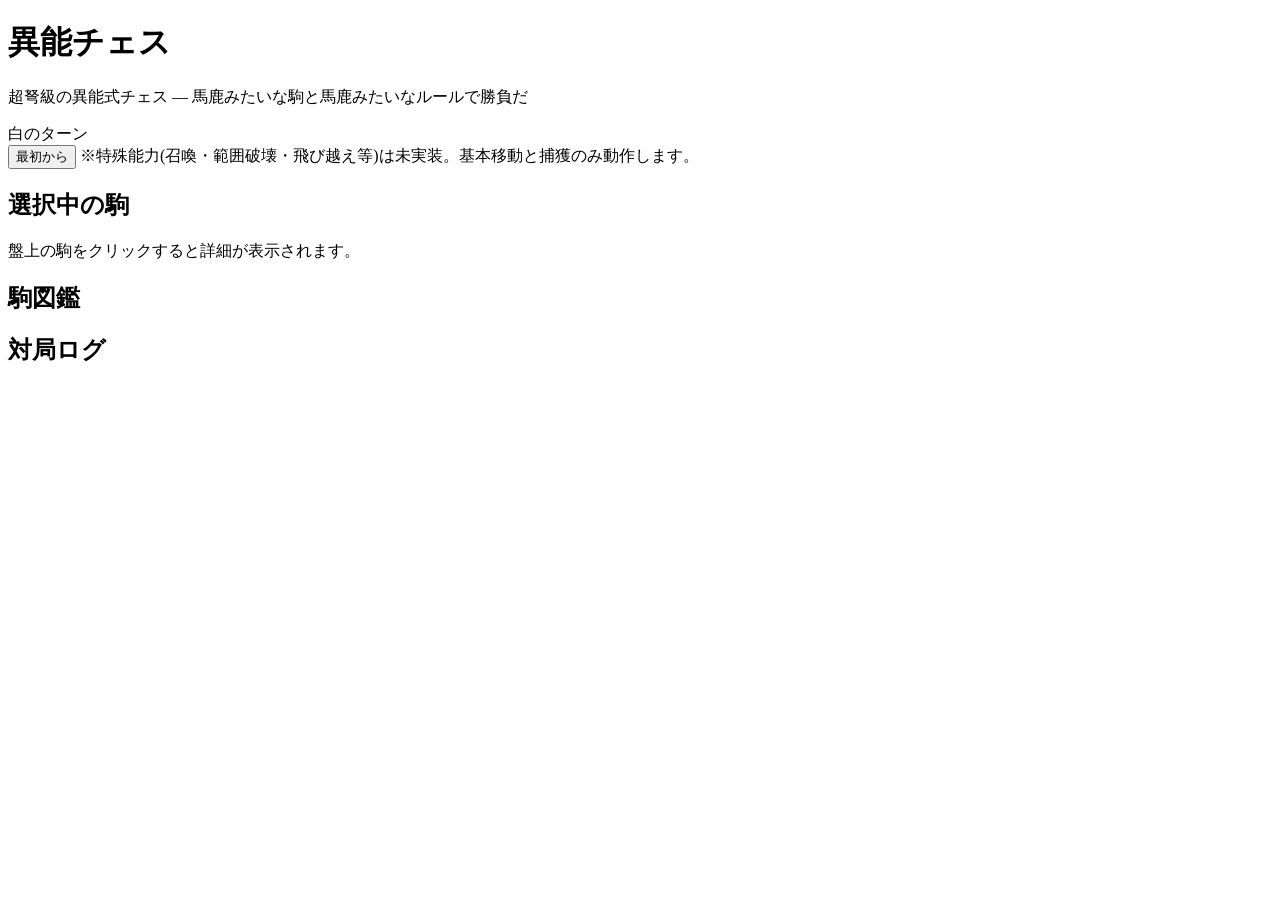
==== index.html @ 90fe97fe "Add files via upload" ====
<!DOCTYPE html>
<html lang="ja">
<head>
<meta charset="UTF-8">
<meta name="viewport" content="width=device-width, initial-scale=1.0">
<title>異能チェス</title>
<link rel="preconnect" href="https://fonts.googleapis.com">
<link rel="preconnect" href="https://fonts.gstatic.com" crossorigin>
<link href="https://fonts.googleapis.com/css2?family=Shippori+Mincho:wght@500;700&family=Zen+Kaku+Gothic+New:wght@400;500;700&display=swap" rel="stylesheet">
<link rel="stylesheet" href="css/style.css">
</head>
<body>
  <div class="app">
    <header class="app-header">
      <h1 class="title">異能チェス</h1>
      <p class="subtitle">超弩級の異能式チェス — 馬鹿みたいな駒と馬鹿みたいなルールで勝負だ</p>
    </header>

    <main class="layout">
      <section class="board-area">
        <div class="turn-banner" id="turnBanner">
          <span class="turn-dot" id="turnDot"></span>
          <span id="turnText">白のターン</span>
        </div>

        <div class="board-wrap">
          <div class="rank-labels" id="rankLabels"></div>
          <div class="board" id="board"></div>
        </div>
        <div class="file-labels" id="fileLabels"></div>

        <div class="board-controls">
          <button id="resetBtn" class="btn">最初から</button>
          <span class="note">※特殊能力(召喚・範囲破壊・飛び越え等)は未実装。基本移動と捕獲のみ動作します。</span>
        </div>
      </section>

      <aside class="side-panel">
        <div class="panel-block" id="selectedPanel">
          <h2 class="panel-heading">選択中の駒</h2>
          <div class="empty-state" id="selectedEmpty">盤上の駒をクリックすると詳細が表示されます。</div>
          <div class="piece-detail" id="selectedDetail" hidden>
            <div class="detail-row">
              <span class="piece-glyph" id="detailGlyph"></span>
              <div>
                <div class="detail-name" id="detailName"></div>
                <div class="detail-role" id="detailRole"></div>
              </div>
            </div>
            <div class="stat-row">
              <span class="stat hp">HP <b id="detailHp"></b></span>
              <span class="stat atk">ATK <b id="detailAtk"></b></span>
              <span class="tentative-badge" id="detailTentative" hidden>ステータス仮</span>
            </div>
            <p class="ability-text" id="detailAbility"></p>
          </div>
        </div>

        <div class="panel-block">
          <h2 class="panel-heading">駒図鑑</h2>
          <ul class="roster" id="roster"></ul>
        </div>

        <div class="panel-block">
          <h2 class="panel-heading">対局ログ</h2>
          <ol class="log" id="log"></ol>
        </div>
      </aside>
    </main>
  </div>

  <script src="js/script.js"></script>
</body>
</html>
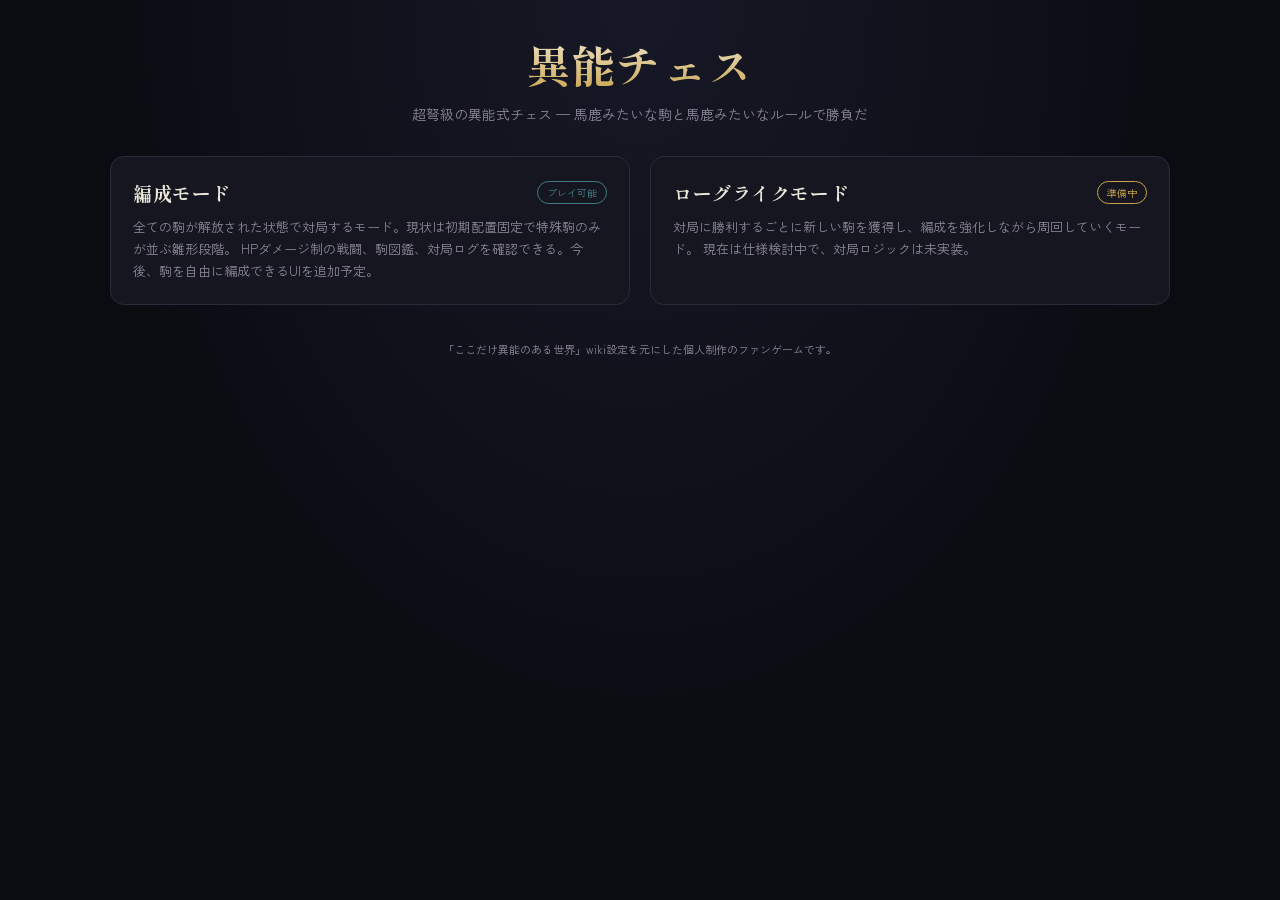
==== commit 1165e55d: "Add files via upload" ====
--- a/index.html
+++ b/index.html
@@ -7,7 +7,8 @@
 <link rel="preconnect" href="https://fonts.googleapis.com">
 <link rel="preconnect" href="https://fonts.gstatic.com" crossorigin>
 <link href="https://fonts.googleapis.com/css2?family=Shippori+Mincho:wght@500;700&family=Zen+Kaku+Gothic+New:wght@400;500;700&display=swap" rel="stylesheet">
-<link rel="stylesheet" href="css/style.css">
+<link rel="stylesheet" href="common.css">
+<link rel="stylesheet" href="menu.css">
 </head>
 <body>
   <div class="app">
@@ -16,59 +17,33 @@
       <p class="subtitle">超弩級の異能式チェス — 馬鹿みたいな駒と馬鹿みたいなルールで勝負だ</p>
     </header>
 
-    <main class="layout">
-      <section class="board-area">
-        <div class="turn-banner" id="turnBanner">
-          <span class="turn-dot" id="turnDot"></span>
-          <span id="turnText">白のターン</span>
-        </div>
+    <main>
+      <div class="mode-grid">
+        <a class="mode-card" href="formation.html">
+          <div class="mode-card-head">
+            <h2 class="mode-card-title">編成モード</h2>
+            <span class="status-badge ready">プレイ可能</span>
+          </div>
+          <p class="mode-card-desc">
+            全ての駒が解放された状態で対局するモード。現状は初期配置固定で特殊駒のみが並ぶ雛形段階。
+            HPダメージ制の戦闘、駒図鑑、対局ログを確認できる。今後、駒を自由に編成できるUIを追加予定。
+          </p>
+        </a>
 
-        <div class="board-wrap">
-          <div class="rank-labels" id="rankLabels"></div>
-          <div class="board" id="board"></div>
-        </div>
-        <div class="file-labels" id="fileLabels"></div>
+        <a class="mode-card" href="roguelike.html">
+          <div class="mode-card-head">
+            <h2 class="mode-card-title">ローグライクモード</h2>
+            <span class="status-badge wip">準備中</span>
+          </div>
+          <p class="mode-card-desc">
+            対局に勝利するごとに新しい駒を獲得し、編成を強化しながら周回していくモード。
+            現在は仕様検討中で、対局ロジックは未実装。
+          </p>
+        </a>
+      </div>
 
-        <div class="board-controls">
-          <button id="resetBtn" class="btn">最初から</button>
-          <span class="note">※特殊能力(召喚・範囲破壊・飛び越え等)は未実装。基本移動と捕獲のみ動作します。</span>
-        </div>
-      </section>
-
-      <aside class="side-panel">
-        <div class="panel-block" id="selectedPanel">
-          <h2 class="panel-heading">選択中の駒</h2>
-          <div class="empty-state" id="selectedEmpty">盤上の駒をクリックすると詳細が表示されます。</div>
-          <div class="piece-detail" id="selectedDetail" hidden>
-            <div class="detail-row">
-              <span class="piece-glyph" id="detailGlyph"></span>
-              <div>
-                <div class="detail-name" id="detailName"></div>
-                <div class="detail-role" id="detailRole"></div>
-              </div>
-            </div>
-            <div class="stat-row">
-              <span class="stat hp">HP <b id="detailHp"></b></span>
-              <span class="stat atk">ATK <b id="detailAtk"></b></span>
-              <span class="tentative-badge" id="detailTentative" hidden>ステータス仮</span>
-            </div>
-            <p class="ability-text" id="detailAbility"></p>
-          </div>
-        </div>
-
-        <div class="panel-block">
-          <h2 class="panel-heading">駒図鑑</h2>
-          <ul class="roster" id="roster"></ul>
-        </div>
-
-        <div class="panel-block">
-          <h2 class="panel-heading">対局ログ</h2>
-          <ol class="log" id="log"></ol>
-        </div>
-      </aside>
+      <p class="menu-footer-note">「ここだけ異能のある世界」wiki設定を元にした個人制作のファンゲームです。</p>
     </main>
   </div>
-
-  <script src="js/script.js"></script>
 </body>
 </html>
--- a/common.css
+++ b/common.css
@@ -0,0 +1,84 @@
+/* ============================================================
+   共通スタイル：全ページで読み込む。デザイントークン・基本レイアウト・
+   トップページ/各モードページ共通のUI部品(ボタン、戻るリンク等)
+   ============================================================ */
+:root {
+  --bg: #0b0c12;
+  --panel: #15161f;
+  --panel-border: #2a2b3a;
+  --board-light: #d9cfae;
+  --board-dark: #322a45;
+  --board-dark-edge: #241f33;
+  --accent-gold: #c9a24b;
+  --accent-red: #9c2b3d;
+  --accent-teal: #3f7d82;
+  --text-primary: #ece7db;
+  --text-muted: #8b8798;
+  --font-display: "Shippori Mincho", serif;
+  --font-body: "Zen Kaku Gothic New", sans-serif;
+}
+
+* { box-sizing: border-box; }
+
+body {
+  margin: 0;
+  background: radial-gradient(ellipse at top, #171826 0%, var(--bg) 60%);
+  color: var(--text-primary);
+  font-family: var(--font-body);
+  min-height: 100vh;
+}
+
+.app {
+  max-width: 1100px;
+  margin: 0 auto;
+  padding: 32px 20px 60px;
+}
+
+.app-header {
+  text-align: center;
+  margin-bottom: 28px;
+}
+
+.title {
+  font-family: var(--font-display);
+  font-weight: 700;
+  font-size: clamp(28px, 5vw, 44px);
+  margin: 0 0 8px;
+  letter-spacing: 0.04em;
+  background: linear-gradient(180deg, #f1e9d2, var(--accent-gold));
+  -webkit-background-clip: text;
+  background-clip: text;
+  color: transparent;
+}
+
+.subtitle {
+  margin: 0;
+  color: var(--text-muted);
+  font-size: 14px;
+}
+
+.btn {
+  font-family: var(--font-body);
+  font-weight: 700;
+  background: var(--panel);
+  border: 1px solid var(--panel-border);
+  color: var(--text-primary);
+  padding: 8px 20px;
+  border-radius: 8px;
+  cursor: pointer;
+  transition: border-color 0.15s ease;
+}
+.btn:hover { border-color: var(--accent-gold); }
+.btn:focus-visible { outline: 2px solid var(--accent-gold); outline-offset: 2px; }
+
+.nav-back {
+  display: inline-flex;
+  align-items: center;
+  gap: 6px;
+  font-size: 13px;
+  color: var(--text-muted);
+  text-decoration: none;
+  margin-bottom: 18px;
+  transition: color 0.15s ease;
+}
+.nav-back:hover { color: var(--accent-gold); }
--- a/menu.css
+++ b/menu.css
@@ -0,0 +1,69 @@
+/* ============================================================
+   トップ・メニューページ専用スタイル
+   ============================================================ */
+.mode-grid {
+  display: grid;
+  grid-template-columns: repeat(auto-fit, minmax(260px, 1fr));
+  gap: 20px;
+  margin-top: 32px;
+}
+
+.mode-card {
+  display: flex;
+  flex-direction: column;
+  background: var(--panel);
+  border: 1px solid var(--panel-border);
+  border-radius: 14px;
+  padding: 22px;
+  text-decoration: none;
+  color: var(--text-primary);
+  transition: border-color 0.15s ease, transform 0.15s ease;
+}
+.mode-card:hover {
+  border-color: var(--accent-gold);
+  transform: translateY(-2px);
+}
+.mode-card.disabled {
+  opacity: 0.55;
+  pointer-events: none;
+}
+
+.mode-card-head {
+  display: flex;
+  align-items: center;
+  justify-content: space-between;
+  margin-bottom: 10px;
+}
+
+.mode-card-title {
+  font-family: var(--font-display);
+  font-size: 19px;
+  letter-spacing: 0.03em;
+  margin: 0;
+}
+
+.status-badge {
+  font-size: 10px;
+  padding: 3px 9px;
+  border-radius: 999px;
+  border: 1px solid var(--panel-border);
+  color: var(--text-muted);
+  white-space: nowrap;
+}
+.status-badge.ready { color: var(--accent-teal); border-color: var(--accent-teal); }
+.status-badge.wip { color: var(--accent-gold); border-color: var(--accent-gold); }
+
+.mode-card-desc {
+  font-size: 13px;
+  line-height: 1.7;
+  color: var(--text-muted);
+  margin: 0;
+  flex-grow: 1;
+}
+
+.menu-footer-note {
+  margin-top: 36px;
+  text-align: center;
+  font-size: 11px;
+  color: var(--text-muted);
+}
